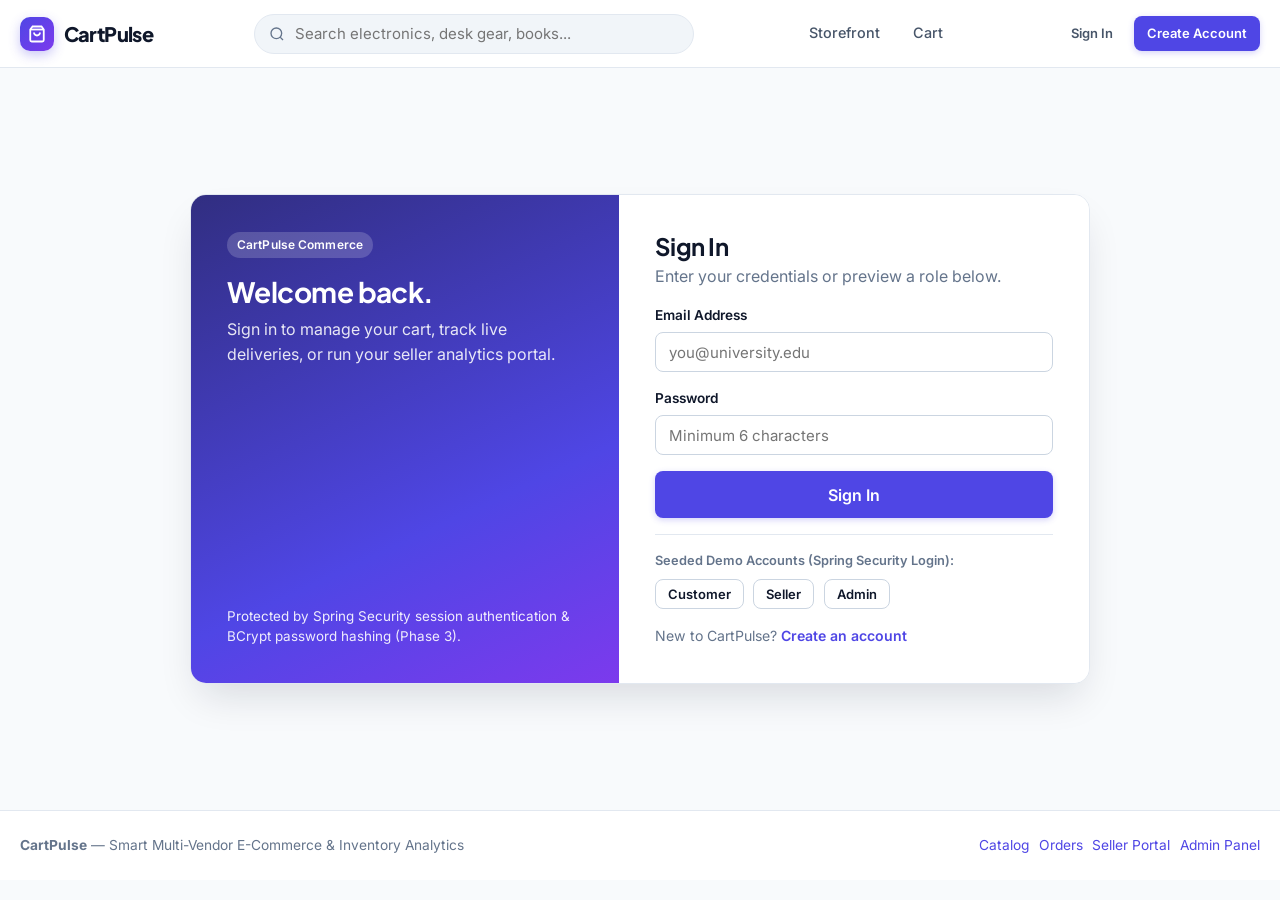
==== src/main/resources/static/login.html @ 1d579db8 "feat: implement CartPulse full-stack e-commerce platform (Phases 1-4)" ====
<!DOCTYPE html>
<html lang="en">
<head>
  <meta charset="UTF-8">
  <meta name="viewport" content="width=device-width, initial-scale=1.0">
  <title>Sign In — CartPulse</title>
  <link rel="preconnect" href="https://fonts.googleapis.com">
  <link rel="preconnect" href="https://fonts.gstatic.com" crossorigin>
  <link href="https://fonts.googleapis.com/css2?family=Inter:wght@400;500;600;700&family=Plus+Jakarta+Sans:wght@600;700;800&display=swap" rel="stylesheet">
  <link rel="stylesheet" href="css/styles.css">
</head>
<body>
  <div id="preview-banner" class="preview-banner"></div>
  <div id="site-navbar"></div>

  <main class="auth-wrapper">
    <div class="auth-card card">
      <aside class="auth-aside">
        <div>
          <span class="badge" style="background:rgba(255,255,255,0.18);color:#fff;margin-bottom:1rem;">CartPulse Commerce</span>
          <h2 style="font-size:1.75rem;">Welcome back.</h2>
          <p>Sign in to manage your cart, track live deliveries, or run your seller analytics portal.</p>
        </div>
        <div style="font-size:0.84rem;opacity:0.9;">
          Protected by Spring Security session authentication &amp; BCrypt password hashing (Phase 3).
        </div>
      </aside>

      <div class="auth-form-pane">
        <h1 class="page-title" style="font-size:1.5rem;">Sign In</h1>
        <p class="text-muted mb-2">Enter your credentials or preview a role below.</p>

        <form id="login-form" novalidate>
          <div class="form-group">
            <label class="form-label" for="login-email">Email Address</label>
            <input type="email" id="login-email" class="form-control" placeholder="you@university.edu" required>
            <div class="invalid-feedback"></div>
          </div>

          <div class="form-group">
            <label class="form-label" for="login-password">Password</label>
            <input type="password" id="login-password" class="form-control" placeholder="Minimum 6 characters" required>
            <div class="invalid-feedback"></div>
          </div>

          <button type="submit" class="btn btn-primary btn-lg btn-block" id="login-submit-btn">Sign In</button>
        </form>

        <div class="mt-2" style="padding-top:1rem;border-top:1px solid var(--border);">
          <div class="text-muted fw-600 mb-1" style="font-size:0.8rem;">Seeded Demo Accounts (Spring Security Login):</div>
          <div class="flex-gap">
            <button type="button" class="btn btn-secondary btn-sm" data-demo-email="customer@cartpulse.dev" data-demo-pass="customer123">Customer</button>
            <button type="button" class="btn btn-secondary btn-sm" data-demo-email="seller@cartpulse.dev" data-demo-pass="seller123">Seller</button>
            <button type="button" class="btn btn-secondary btn-sm" data-demo-email="admin@cartpulse.dev" data-demo-pass="admin123">Admin</button>
          </div>
        </div>

        <p class="mt-2 text-muted" style="font-size:0.88rem;margin-bottom:0;">
          New to CartPulse? <a href="register.html" class="fw-600">Create an account</a>
        </p>
      </div>
    </div>
  </main>

  <div id="site-footer"></div>
  <script type="module" src="js/auth.js"></script>
</body>
</html>
---- src/main/resources/static/css/styles.css ----
/* ==========================================================================
   CartPulse Design System — Pure CSS3 (No external CSS framework required)
   Typography: Plus Jakarta Sans (headings) + Inter (body)
   ========================================================================== */

:root {
  --primary: #4f46e5;
  --primary-hover: #4338ca;
  --primary-soft: #eef2ff;
  --primary-ring: rgba(79, 70, 229, 0.22);

  --success: #059669;
  --success-soft: #ecfdf5;
  --warning: #d97706;
  --warning-soft: #fffbeb;
  --danger: #e11d48;
  --danger-soft: #fff1f2;
  --info: #0284c7;
  --info-soft: #f0f9ff;

  --bg: #f8fafc;
  --surface: #ffffff;
  --surface-muted: #f1f5f9;
  --border: #e2e8f0;
  --border-strong: #cbd5e1;

  --text: #0f172a;
  --text-secondary: #475569;
  --text-muted: #64748b;

  --radius-sm: 8px;
  --radius-md: 12px;
  --radius-lg: 16px;
  --radius-full: 9999px;

  --shadow-xs: 0 1px 2px rgba(15, 23, 42, 0.05);
  --shadow-sm: 0 2px 8px rgba(15, 23, 42, 0.06);
  --shadow-md: 0 10px 25px -5px rgba(15, 23, 42, 0.08), 0 4px 10px -6px rgba(15, 23, 42, 0.04);
  --shadow-lg: 0 20px 40px -10px rgba(15, 23, 42, 0.14);

  --font-sans: 'Inter', system-ui, -apple-system, BlinkMacSystemFont, 'Segoe UI', Roboto, sans-serif;
  --font-display: 'Plus Jakarta Sans', 'Inter', system-ui, sans-serif;

  --container-max: 1280px;
  --nav-height: 68px;
  --transition: 0.18s cubic-bezier(0.4, 0, 0.2, 1);
}

*,
*::before,
*::after {
  box-sizing: border-box;
}

html {
  scroll-behavior: smooth;
}

body {
  margin: 0;
  font-family: var(--font-sans);
  color: var(--text);
  background-color: var(--bg);
  line-height: 1.55;
  -webkit-font-smoothing: antialiased;
  min-height: 100vh;
  display: flex;
  flex-direction: column;
}

h1, h2, h3, h4, h5 {
  font-family: var(--font-display);
  margin: 0 0 0.5rem;
  line-height: 1.25;
  letter-spacing: -0.02em;
  color: var(--text);
}

p {
  margin: 0 0 1rem;
  color: var(--text-secondary);
}

a {
  color: var(--primary);
  text-decoration: none;
  transition: color var(--transition);
}

a:hover {
  color: var(--primary-hover);
}

img {
  max-width: 100%;
  display: block;
}

button, input, select, textarea {
  font-family: inherit;
  font-size: 0.9375rem;
}

.tabular-nums {
  font-variant-numeric: tabular-nums;
}

/* ---------- Layout & Containers ---------- */
.container {
  width: 100%;
  max-width: var(--container-max);
  margin-inline: auto;
  padding-inline: 1.25rem;
}

.main-content {
  flex: 1;
  padding-block: 1.75rem 3.5rem;
}

.page-header {
  display: flex;
  flex-wrap: wrap;
  align-items: center;
  justify-content: space-between;
  gap: 1rem;
  margin-bottom: 1.5rem;
}

.page-title {
  font-size: clamp(1.45rem, 2.2vw, 1.9rem);
  font-weight: 700;
  margin-bottom: 0.2rem;
}

.page-subtitle {
  color: var(--text-muted);
  font-size: 0.9375rem;
  margin: 0;
}

/* ---------- Preview Notice Banner (Removed in Phase 4) ---------- */
.preview-banner {
  background: linear-gradient(90deg, #1e1b4b, #312e81);
  color: #e0e7ff;
  font-size: 0.8125rem;
  padding: 0.45rem 1rem;
  text-align: center;
  display: flex;
  align-items: center;
  justify-content: center;
  gap: 0.5rem;
}

.preview-banner strong {
  color: #ffffff;
}

/* ---------- Navbar ---------- */
.navbar {
  position: sticky;
  top: 0;
  z-index: 50;
  height: var(--nav-height);
  background: rgba(255, 255, 255, 0.92);
  backdrop-filter: blur(12px);
  border-bottom: 1px solid var(--border);
}

.navbar-inner {
  height: 100%;
  display: flex;
  align-items: center;
  justify-content: space-between;
  gap: 1rem;
}

.brand {
  display: inline-flex;
  align-items: center;
  gap: 0.6rem;
  font-family: var(--font-display);
  font-weight: 800;
  font-size: 1.25rem;
  color: var(--text);
  letter-spacing: -0.03em;
  flex-shrink: 0;
}

.brand-mark {
  width: 34px;
  height: 34px;
  border-radius: 10px;
  background: linear-gradient(135deg, var(--primary), #7c3aed);
  color: #ffffff;
  display: grid;
  place-items: center;
  box-shadow: 0 4px 12px rgba(79, 70, 229, 0.3);
}

.nav-search {
  flex: 1;
  max-width: 440px;
  position: relative;
}

.nav-search input {
  width: 100%;
  height: 40px;
  padding: 0 2.5rem 0 2.5rem;
  border-radius: var(--radius-full);
  border: 1px solid var(--border);
  background: var(--surface-muted);
  color: var(--text);
  transition: all var(--transition);
}

.nav-search input:focus {
  outline: none;
  background: var(--surface);
  border-color: var(--primary);
  box-shadow: 0 0 0 3px var(--primary-ring);
}

.nav-search-icon {
  position: absolute;
  left: 0.9rem;
  top: 50%;
  transform: translateY(-50%);
  color: var(--text-muted);
  pointer-events: none;
}

.nav-links {
  display: flex;
  align-items: center;
  gap: 0.35rem;
}

.nav-link {
  display: inline-flex;
  align-items: center;
  gap: 0.4rem;
  padding: 0.5rem 0.85rem;
  border-radius: var(--radius-sm);
  color: var(--text-secondary);
  font-weight: 500;
  font-size: 0.9rem;
  transition: all var(--transition);
  white-space: nowrap;
}

.nav-link:hover,
.nav-link.active {
  color: var(--primary);
  background: var(--primary-soft);
}

.cart-pill {
  position: relative;
}

.cart-badge {
  min-width: 19px;
  height: 19px;
  padding: 0 5px;
  border-radius: var(--radius-full);
  background: var(--primary);
  color: #ffffff;
  font-size: 0.72rem;
  font-weight: 700;
  display: inline-grid;
  place-items: center;
}

.nav-actions {
  display: flex;
  align-items: center;
  gap: 0.5rem;
}

.mobile-menu-btn {
  display: none;
  background: transparent;
  border: 1px solid var(--border);
  border-radius: var(--radius-sm);
  width: 40px;
  height: 40px;
  place-items: center;
  cursor: pointer;
  color: var(--text);
}

.mobile-drawer {
  display: none;
  background: var(--surface);
  border-bottom: 1px solid var(--border);
  padding: 1rem 1.25rem;
  gap: 0.5rem;
  flex-direction: column;
}

.mobile-drawer.open {
  display: flex;
}

/* ---------- Buttons ---------- */
.btn {
  display: inline-flex;
  align-items: center;
  justify-content: center;
  gap: 0.45rem;
  padding: 0.58rem 1.1rem;
  border-radius: var(--radius-sm);
  font-weight: 600;
  font-size: 0.9rem;
  border: 1px solid transparent;
  cursor: pointer;
  transition: all var(--transition);
  text-decoration: none;
  white-space: nowrap;
}

.btn:disabled {
  opacity: 0.55;
  cursor: not-allowed;
}

.btn-sm {
  padding: 0.38rem 0.75rem;
  font-size: 0.8125rem;
}

.btn-lg {
  padding: 0.78rem 1.45rem;
  font-size: 1rem;
}

.btn-block {
  width: 100%;
}

.btn-primary {
  background: var(--primary);
  color: #ffffff;
  box-shadow: 0 2px 6px rgba(79, 70, 229, 0.24);
}

.btn-primary:hover:not(:disabled) {
  background: var(--primary-hover);
  color: #ffffff;
  transform: translateY(-1px);
}

.btn-secondary {
  background: var(--surface);
  color: var(--text);
  border-color: var(--border-strong);
}

.btn-secondary:hover:not(:disabled) {
  background: var(--surface-muted);
}

.btn-ghost {
  background: transparent;
  color: var(--text-secondary);
}

.btn-ghost:hover:not(:disabled) {
  background: var(--surface-muted);
  color: var(--text);
}

.btn-danger {
  background: var(--danger);
  color: #ffffff;
}

.btn-danger:hover:not(:disabled) {
  background: #be123c;
}

.btn-success {
  background: var(--success);
  color: #ffffff;
}

.btn-success:hover:not(:disabled) {
  background: #047857;
}

.btn-loading {
  position: relative;
  pointer-events: none;
}

.spinner {
  width: 16px;
  height: 16px;
  border: 2px solid currentColor;
  border-right-color: transparent;
  border-radius: 50%;
  animation: spin 0.65s linear infinite;
  display: inline-block;
}

@keyframes spin {
  to { transform: rotate(360deg); }
}

/* ---------- Cards & Surfaces ---------- */
.card {
  background: var(--surface);
  border: 1px solid var(--border);
  border-radius: var(--radius-md);
  box-shadow: var(--shadow-xs);
}

.card-body {
  padding: 1.25rem;
}

.card-header {
  padding: 1rem 1.25rem;
  border-bottom: 1px solid var(--border);
  display: flex;
  align-items: center;
  justify-content: space-between;
  gap: 1rem;
}

.card-title {
  font-size: 1.05rem;
  font-weight: 700;
  margin: 0;
}

/* ---------- Badges & Status Pills ---------- */
.badge {
  display: inline-flex;
  align-items: center;
  gap: 0.3rem;
  padding: 0.22rem 0.62rem;
  border-radius: var(--radius-full);
  font-size: 0.75rem;
  font-weight: 600;
  letter-spacing: 0.01em;
  white-space: nowrap;
}

.badge-primary { background: var(--primary-soft); color: var(--primary); }
.badge-success { background: var(--success-soft); color: var(--success); }
.badge-warning { background: var(--warning-soft); color: var(--warning); }
.badge-danger  { background: var(--danger-soft);  color: var(--danger); }
.badge-info    { background: var(--info-soft);    color: var(--info); }
.badge-muted   { background: var(--surface-muted); color: var(--text-secondary); }

/* ---------- Forms & Validation ---------- */
.form-group {
  margin-bottom: 1rem;
}

.form-label {
  display: block;
  font-size: 0.85rem;
  font-weight: 600;
  color: var(--text);
  margin-bottom: 0.38rem;
}

.form-control {
  width: 100%;
  padding: 0.6rem 0.85rem;
  border: 1px solid var(--border-strong);
  border-radius: var(--radius-sm);
  background: var(--surface);
  color: var(--text);
  transition: border-color var(--transition), box-shadow var(--transition);
}

.form-control:focus {
  outline: none;
  border-color: var(--primary);
  box-shadow: 0 0 0 3px var(--primary-ring);
}

.form-control.is-invalid {
  border-color: var(--danger);
  background: #fffafa;
}

.form-control.is-invalid:focus {
  box-shadow: 0 0 0 3px rgba(225, 29, 72, 0.18);
}

.invalid-feedback {
  color: var(--danger);
  font-size: 0.8rem;
  margin-top: 0.3rem;
  display: none;
}

.form-control.is-invalid + .invalid-feedback,
.has-error .invalid-feedback {
  display: block;
}

.form-row {
  display: grid;
  grid-template-columns: repeat(2, minmax(0, 1fr));
  gap: 0.9rem;
}

/* ---------- Hero Banner ---------- */
.hero {
  background: radial-gradient(circle at top right, #eef2ff 0%, #ffffff 55%, #f8fafc 100%);
  border: 1px solid var(--border);
  border-radius: var(--radius-lg);
  padding: clamp(1.5rem, 3.5vw, 2.75rem);
  margin-bottom: 1.75rem;
  display: grid;
  grid-template-columns: 1.35fr 1fr;
  gap: 2rem;
  align-items: center;
}

.hero-eyebrow {
  display: inline-flex;
  align-items: center;
  gap: 0.4rem;
  font-size: 0.8rem;
  font-weight: 700;
  text-transform: uppercase;
  letter-spacing: 0.06em;
  color: var(--primary);
  background: var(--primary-soft);
  padding: 0.3rem 0.75rem;
  border-radius: var(--radius-full);
  margin-bottom: 0.9rem;
}

.hero h1 {
  font-size: clamp(1.75rem, 3.2vw, 2.55rem);
  font-weight: 800;
  margin-bottom: 0.75rem;
}

.hero-stats {
  display: grid;
  grid-template-columns: repeat(2, minmax(0, 1fr));
  gap: 0.85rem;
}

.hero-stat-card {
  background: var(--surface);
  border: 1px solid var(--border);
  border-radius: var(--radius-md);
  padding: 1rem;
  box-shadow: var(--shadow-sm);
}

.hero-stat-value {
  font-family: var(--font-display);
  font-size: 1.4rem;
  font-weight: 800;
  color: var(--text);
}

.hero-stat-label {
  font-size: 0.8rem;
  color: var(--text-muted);
}

/* ---------- Storefront Catalog Grid & Filters ---------- */
.category-strip {
  display: flex;
  gap: 0.5rem;
  overflow-x: auto;
  padding-bottom: 0.4rem;
  margin-bottom: 1.25rem;
}

.chip {
  padding: 0.45rem 0.95rem;
  border-radius: var(--radius-full);
  border: 1px solid var(--border);
  background: var(--surface);
  color: var(--text-secondary);
  font-size: 0.86rem;
  font-weight: 600;
  cursor: pointer;
  white-space: nowrap;
  transition: all var(--transition);
}

.chip:hover {
  border-color: var(--primary);
  color: var(--primary);
}

.chip.active {
  background: var(--primary);
  border-color: var(--primary);
  color: #ffffff;
}

.catalog-layout {
  display: grid;
  grid-template-columns: 270px minmax(0, 1fr);
  gap: 1.5rem;
  align-items: start;
}

.filter-panel {
  position: sticky;
  top: calc(var(--nav-height) + 1rem);
  padding: 1.2rem;
}

.catalog-toolbar {
  display: flex;
  flex-wrap: wrap;
  align-items: center;
  justify-content: space-between;
  gap: 0.75rem;
  margin-bottom: 1rem;
}

.product-grid {
  display: grid;
  grid-template-columns: repeat(auto-fill, minmax(235px, 1fr));
  gap: 1.15rem;
}

.product-card {
  display: flex;
  flex-direction: column;
  overflow: hidden;
  transition: transform var(--transition), box-shadow var(--transition);
}

.product-card:hover {
  transform: translateY(-3px);
  box-shadow: var(--shadow-md);
}

.product-thumb {
  position: relative;
  aspect-ratio: 4 / 3;
  background: var(--surface-muted);
  overflow: hidden;
}

.product-thumb img {
  width: 100%;
  height: 100%;
  object-fit: cover;
}

.product-thumb-badge {
  position: absolute;
  top: 0.65rem;
  left: 0.65rem;
}

.product-body {
  padding: 1rem;
  display: flex;
  flex-direction: column;
  flex: 1;
}

.product-category {
  font-size: 0.75rem;
  font-weight: 600;
  color: var(--primary);
  text-transform: uppercase;
  letter-spacing: 0.04em;
}

.product-title {
  font-size: 1rem;
  font-weight: 700;
  margin: 0.25rem 0 0.35rem;
  color: var(--text);
  display: -webkit-box;
  -webkit-line-clamp: 2;
  -webkit-box-orient: vertical;
  overflow: hidden;
}

.product-meta {
  display: flex;
  align-items: center;
  justify-content: space-between;
  font-size: 0.82rem;
  color: var(--text-muted);
  margin-bottom: 0.85rem;
}

.product-footer {
  margin-top: auto;
  display: flex;
  align-items: center;
  justify-content: space-between;
  gap: 0.65rem;
  padding-top: 0.75rem;
  border-top: 1px solid var(--border);
}

.product-price {
  font-family: var(--font-display);
  font-size: 1.15rem;
  font-weight: 800;
  color: var(--text);
}

/* ---------- Product Detail Page ---------- */
.product-detail-grid {
  display: grid;
  grid-template-columns: 1fr 1.05fr;
  gap: 2rem;
  align-items: start;
}

.product-gallery {
  aspect-ratio: 4 / 3;
  border-radius: var(--radius-lg);
  overflow: hidden;
  border: 1px solid var(--border);
  background: var(--surface);
}

.product-gallery img {
  width: 100%;
  height: 100%;
  object-fit: cover;
}

.qty-control {
  display: inline-flex;
  align-items: center;
  border: 1px solid var(--border-strong);
  border-radius: var(--radius-sm);
  overflow: hidden;
  background: var(--surface);
}

.qty-control button {
  width: 34px;
  height: 36px;
  border: none;
  background: transparent;
  cursor: pointer;
  font-weight: 700;
  color: var(--text);
}

.qty-control button:hover:not(:disabled) {
  background: var(--surface-muted);
}

.qty-control input {
  width: 44px;
  height: 36px;
  border: none;
  border-inline: 1px solid var(--border);
  text-align: center;
  font-weight: 600;
}

/* ---------- Cart & Checkout ---------- */
.cart-layout {
  display: grid;
  grid-template-columns: 1.5fr 1fr;
  gap: 1.5rem;
  align-items: start;
}

.cart-item-row {
  display: grid;
  grid-template-columns: 76px 1fr auto;
  gap: 1rem;
  align-items: center;
  padding: 1rem 0;
  border-bottom: 1px solid var(--border);
}

.cart-item-row:last-child {
  border-bottom: none;
}

.cart-item-img {
  width: 76px;
  height: 76px;
  border-radius: var(--radius-sm);
  object-fit: cover;
  border: 1px solid var(--border);
}

.summary-row {
  display: flex;
  justify-content: space-between;
  margin-bottom: 0.6rem;
  font-size: 0.9375rem;
  color: var(--text-secondary);
}

.summary-total {
  display: flex;
  justify-content: space-between;
  padding-top: 0.85rem;
  margin-top: 0.85rem;
  border-top: 1px solid var(--border);
  font-family: var(--font-display);
  font-size: 1.2rem;
  font-weight: 800;
  color: var(--text);
}

/* ---------- Order Stepper Timeline ---------- */
.stepper {
  display: grid;
  grid-template-columns: repeat(5, 1fr);
  gap: 0.5rem;
  margin: 1rem 0 1.25rem;
}

.step {
  position: relative;
  text-align: center;
  font-size: 0.78rem;
  color: var(--text-muted);
}

.step-dot {
  width: 26px;
  height: 26px;
  border-radius: 50%;
  margin: 0 auto 0.35rem;
  display: grid;
  place-items: center;
  font-weight: 700;
  font-size: 0.75rem;
  background: var(--surface-muted);
  border: 2px solid var(--border-strong);
  color: var(--text-muted);
}

.step.completed .step-dot {
  background: var(--success);
  border-color: var(--success);
  color: #ffffff;
}

.step.active .step-dot {
  background: var(--primary);
  border-color: var(--primary);
  color: #ffffff;
  box-shadow: 0 0 0 4px var(--primary-ring);
}

.step.completed,
.step.active {
  color: var(--text);
  font-weight: 600;
}

/* ---------- Dashboard Layout (Seller & Admin) ---------- */
.dashboard-shell {
  display: grid;
  grid-template-columns: 240px minmax(0, 1fr);
  gap: 1.5rem;
  align-items: start;
}

.dash-sidebar {
  padding: 0.85rem;
  position: sticky;
  top: calc(var(--nav-height) + 1rem);
}

.dash-nav-item {
  width: 100%;
  display: flex;
  align-items: center;
  gap: 0.65rem;
  padding: 0.65rem 0.85rem;
  border: none;
  background: transparent;
  border-radius: var(--radius-sm);
  color: var(--text-secondary);
  font-weight: 600;
  font-size: 0.9rem;
  cursor: pointer;
  text-align: left;
  transition: all var(--transition);
}

.dash-nav-item:hover {
  background: var(--surface-muted);
  color: var(--text);
}

.dash-nav-item.active {
  background: var(--primary-soft);
  color: var(--primary);
}

.kpi-grid {
  display: grid;
  grid-template-columns: repeat(4, minmax(0, 1fr));
  gap: 1rem;
  margin-bottom: 1.25rem;
}

.kpi-card {
  padding: 1.15rem;
}

.kpi-label {
  font-size: 0.8125rem;
  font-weight: 600;
  color: var(--text-muted);
  margin-bottom: 0.35rem;
}

.kpi-value {
  font-family: var(--font-display);
  font-size: 1.6rem;
  font-weight: 800;
  color: var(--text);
}

.kpi-trend {
  margin-top: 0.3rem;
  font-size: 0.78rem;
  font-weight: 600;
}

.charts-grid {
  display: grid;
  grid-template-columns: minmax(0, 1.45fr) minmax(0, 1fr);
  gap: 1rem;
  margin-bottom: 1.25rem;
}

.charts-grid > * {
  min-width: 0;
}

.chart-box {
  position: relative;
  height: 270px;
  width: 100%;
  overflow: hidden;
}

/* ---------- Tables ---------- */
.table-wrap {
  width: 100%;
  overflow-x: auto;
}

.data-table {
  width: 100%;
  border-collapse: collapse;
  font-size: 0.9rem;
}

.data-table th {
  text-align: left;
  padding: 0.75rem 1rem;
  font-size: 0.76rem;
  font-weight: 700;
  text-transform: uppercase;
  letter-spacing: 0.04em;
  color: var(--text-muted);
  background: var(--surface-muted);
  border-bottom: 1px solid var(--border);
  white-space: nowrap;
}

.data-table td {
  padding: 0.85rem 1rem;
  border-bottom: 1px solid var(--border);
  vertical-align: middle;
}

.data-table tbody tr:hover {
  background: #f8fafc;
}

/* ---------- Auth Split Layout ---------- */
.auth-wrapper {
  min-height: calc(100vh - var(--nav-height) - 90px);
  display: grid;
  place-items: center;
  padding: 1.5rem 1rem;
}

.auth-card {
  width: 100%;
  max-width: 900px;
  display: grid;
  grid-template-columns: 1fr 1.1fr;
  overflow: hidden;
  border-radius: var(--radius-lg);
  box-shadow: var(--shadow-lg);
}

.auth-aside {
  background: linear-gradient(155deg, #312e81 0%, #4f46e5 65%, #7c3aed 100%);
  color: #ffffff;
  padding: 2.25rem;
  display: flex;
  flex-direction: column;
  justify-content: space-between;
}

.auth-aside h2, .auth-aside p {
  color: #ffffff;
}

.auth-aside p {
  opacity: 0.88;
}

.auth-form-pane {
  padding: 2.25rem;
  background: var(--surface);
}

/* ---------- States: Skeleton, Empty, Error, Alert ---------- */
.skeleton {
  background: linear-gradient(90deg, #e2e8f0 25%, #f1f5f9 50%, #e2e8f0 75%);
  background-size: 200% 100%;
  animation: shimmer 1.35s infinite;
  border-radius: var(--radius-sm);
}

@keyframes shimmer {
  0% { background-position: 200% 0; }
  100% { background-position: -200% 0; }
}

.state-box {
  text-align: center;
  padding: 3rem 1.5rem;
  border: 1px dashed var(--border-strong);
  border-radius: var(--radius-md);
  background: var(--surface);
}

.state-box-icon {
  width: 52px;
  height: 52px;
  margin: 0 auto 0.9rem;
  border-radius: 50%;
  background: var(--primary-soft);
  color: var(--primary);
  display: grid;
  place-items: center;
}

.state-box.error .state-box-icon {
  background: var(--danger-soft);
  color: var(--danger);
}

.alert {
  padding: 0.85rem 1rem;
  border-radius: var(--radius-sm);
  border: 1px solid transparent;
  font-size: 0.9rem;
  margin-bottom: 1rem;
  display: flex;
  align-items: flex-start;
  gap: 0.6rem;
}

.alert-danger  { background: var(--danger-soft);  border-color: #fecdd3; color: #9f1239; }
.alert-warning { background: var(--warning-soft); border-color: #fde68a; color: #92400e; }
.alert-success { background: var(--success-soft); border-color: #a7f3d0; color: #065f46; }
.alert-info    { background: var(--info-soft);    border-color: #bae6fd; color: #075985; }

/* ---------- Modal ---------- */
.modal-backdrop {
  position: fixed;
  inset: 0;
  background: rgba(15, 23, 42, 0.55);
  backdrop-filter: blur(3px);
  display: none;
  place-items: center;
  padding: 1rem;
  z-index: 100;
}

.modal-backdrop.open {
  display: grid;
}

.modal {
  width: 100%;
  max-width: 560px;
  max-height: 90vh;
  overflow-y: auto;
  background: var(--surface);
  border-radius: var(--radius-lg);
  box-shadow: var(--shadow-lg);
  border: 1px solid var(--border);
}

.modal-header {
  padding: 1.1rem 1.35rem;
  border-bottom: 1px solid var(--border);
  display: flex;
  align-items: center;
  justify-content: space-between;
}

.modal-body {
  padding: 1.35rem;
}

.modal-footer {
  padding: 1rem 1.35rem;
  border-top: 1px solid var(--border);
  display: flex;
  justify-content: flex-end;
  gap: 0.65rem;
}

/* ---------- Toast Container ---------- */
.toast-container {
  position: fixed;
  right: 1.25rem;
  bottom: 1.25rem;
  z-index: 150;
  display: flex;
  flex-direction: column;
  gap: 0.6rem;
  max-width: 360px;
}

.toast {
  background: #0f172a;
  color: #ffffff;
  padding: 0.85rem 1.1rem;
  border-radius: var(--radius-md);
  box-shadow: var(--shadow-lg);
  font-size: 0.88rem;
  display: flex;
  align-items: center;
  gap: 0.65rem;
  animation: slideUp 0.2s ease-out;
}

.toast.success { border-left: 4px solid var(--success); }
.toast.error   { border-left: 4px solid var(--danger); }
.toast.warning { border-left: 4px solid var(--warning); }

@keyframes slideUp {
  from { opacity: 0; transform: translateY(10px); }
  to   { opacity: 1; transform: translateY(0); }
}

/* ---------- Pagination ---------- */
.pagination {
  display: flex;
  justify-content: center;
  gap: 0.4rem;
  margin-top: 1.75rem;
}

/* ---------- Footer ---------- */
.footer {
  border-top: 1px solid var(--border);
  background: var(--surface);
  padding: 1.5rem 0;
  font-size: 0.86rem;
  color: var(--text-muted);
}

.footer-inner {
  display: flex;
  flex-wrap: wrap;
  justify-content: space-between;
  align-items: center;
  gap: 1rem;
}

/* ---------- Utilities ---------- */
.hidden { display: none !important; }
.text-muted { color: var(--text-muted); }
.text-success { color: var(--success); }
.text-danger { color: var(--danger); }
.text-warning { color: var(--warning); }
.fw-600 { font-weight: 600; }
.fw-700 { font-weight: 700; }
.mt-1 { margin-top: 0.5rem; }
.mt-2 { margin-top: 1rem; }
.mb-1 { margin-bottom: 0.5rem; }
.mb-2 { margin-bottom: 1rem; }
.flex-between { display: flex; align-items: center; justify-content: space-between; gap: 0.75rem; }
.flex-gap { display: flex; align-items: center; gap: 0.6rem; flex-wrap: wrap; }

/* ---------- Responsive Breakpoints ---------- */
@media (max-width: 1024px) {
  .kpi-grid {
    grid-template-columns: repeat(2, minmax(0, 1fr));
  }
  .charts-grid,
  .dashboard-shell,
  .catalog-layout,
  .cart-layout,
  .product-detail-grid {
    grid-template-columns: 1fr;
  }
  .filter-panel,
  .dash-sidebar {
    position: static;
  }
  .hero {
    grid-template-columns: 1fr;
  }
}

@media (max-width: 768px) {
  .nav-search,
  .nav-links,
  .nav-actions {
    display: none;
  }
  .mobile-menu-btn {
    display: grid;
  }
  .auth-card {
    grid-template-columns: 1fr;
  }
  .auth-aside {
    display: none;
  }
  .form-row {
    grid-template-columns: 1fr;
  }
  .stepper {
    grid-template-columns: 1fr;
    text-align: left;
  }
  .step {
    display: flex;
    align-items: center;
    gap: 0.6rem;
  }
  .step-dot {
    margin: 0;
  }
}
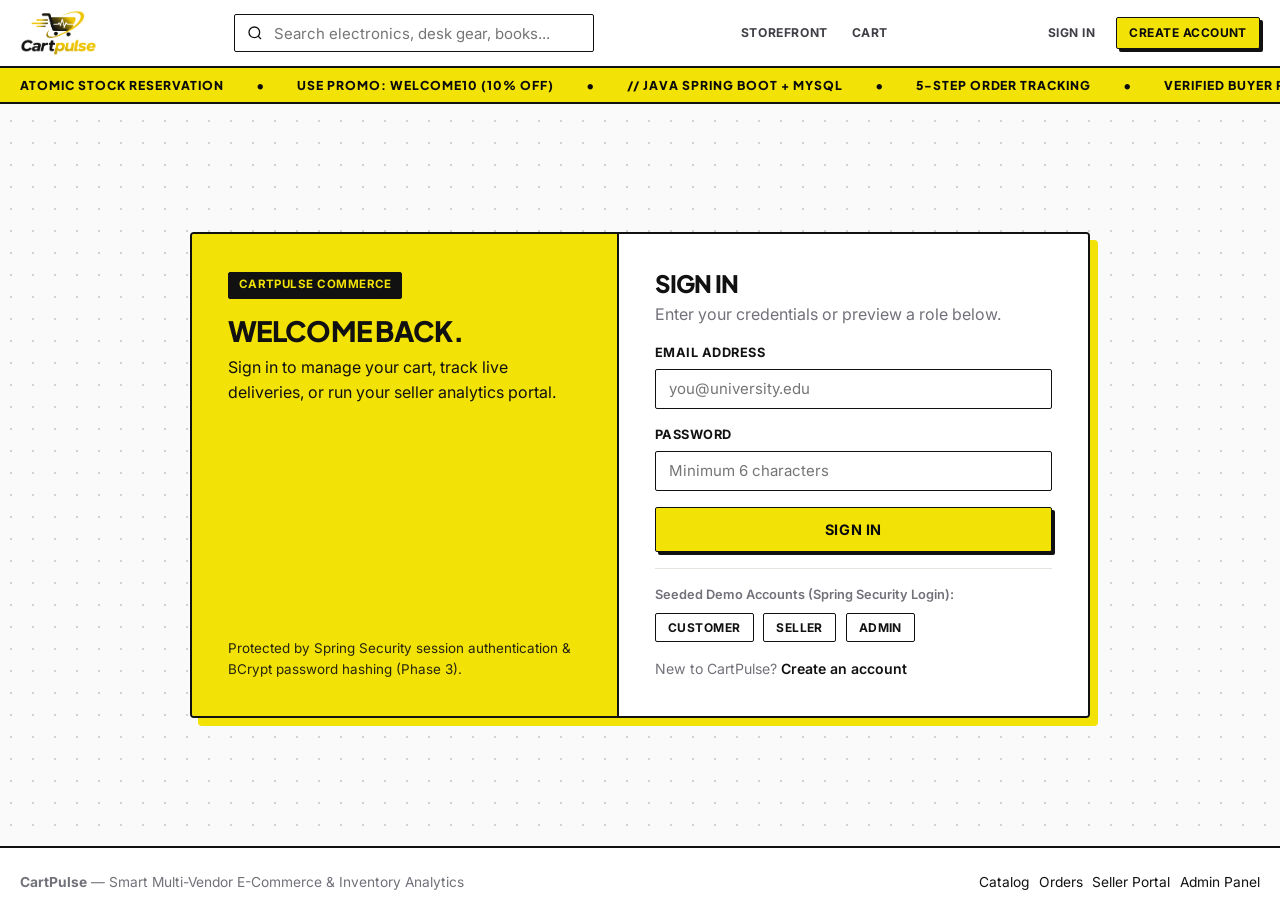
==== commit f357686d: "feat: apply light white & yellow theme, logo, PageResponse<T>, tests, and OOP README" ====
--- a/src/main/resources/static/login.html
+++ b/src/main/resources/static/login.html
@@ -17,7 +17,7 @@
     <div class="auth-card card">
       <aside class="auth-aside">
         <div>
-          <span class="badge" style="background:rgba(255,255,255,0.18);color:#fff;margin-bottom:1rem;">CartPulse Commerce</span>
+          <span class="badge" style="background:#111111;color:#f2e205;border-color:#111111;margin-bottom:1rem;">CartPulse Commerce</span>
           <h2 style="font-size:1.75rem;">Welcome back.</h2>
           <p>Sign in to manage your cart, track live deliveries, or run your seller analytics portal.</p>
         </div>
--- a/src/main/resources/static/css/styles.css
+++ b/src/main/resources/static/css/styles.css
@@ -1,49 +1,55 @@
 /* ==========================================================================
-   CartPulse Design System — Pure CSS3 (No external CSS framework required)
-   Typography: Plus Jakarta Sans (headings) + Inter (body)
+   CartPulse Design System — Light White & Volt Yellow Neo-Editorial Theme
+   Inspired by bold geometric tech editorial layouts
+   Typography: Plus Jakarta Sans (display) + Inter (body)
    ========================================================================== */
 
 :root {
-  --primary: #4f46e5;
-  --primary-hover: #4338ca;
-  --primary-soft: #eef2ff;
-  --primary-ring: rgba(79, 70, 229, 0.22);
+  --primary: #f2e205;
+  --primary-hover: #e2d200;
+  --primary-ink: #0b0b0c;
+  --primary-soft: #fef9c3;
+  --primary-ring: rgba(242, 226, 5, 0.45);
+
+  --ink: #111111;
+  --ink-soft: #27272a;
 
   --success: #059669;
   --success-soft: #ecfdf5;
-  --warning: #d97706;
-  --warning-soft: #fffbeb;
+  --warning: #b45309;
+  --warning-soft: #fef3c7;
   --danger: #e11d48;
   --danger-soft: #fff1f2;
-  --info: #0284c7;
-  --info-soft: #f0f9ff;
-
-  --bg: #f8fafc;
+  --info: #0369a1;
+  --info-soft: #e0f2fe;
+
+  --bg: #fafafa;
   --surface: #ffffff;
-  --surface-muted: #f1f5f9;
-  --border: #e2e8f0;
-  --border-strong: #cbd5e1;
-
-  --text: #0f172a;
-  --text-secondary: #475569;
-  --text-muted: #64748b;
-
-  --radius-sm: 8px;
-  --radius-md: 12px;
-  --radius-lg: 16px;
-  --radius-full: 9999px;
-
-  --shadow-xs: 0 1px 2px rgba(15, 23, 42, 0.05);
-  --shadow-sm: 0 2px 8px rgba(15, 23, 42, 0.06);
-  --shadow-md: 0 10px 25px -5px rgba(15, 23, 42, 0.08), 0 4px 10px -6px rgba(15, 23, 42, 0.04);
-  --shadow-lg: 0 20px 40px -10px rgba(15, 23, 42, 0.14);
+  --surface-muted: #f3f3ef;
+  --border: #e4e4df;
+  --border-strong: #111111;
+
+  --text: #111111;
+  --text-secondary: #3f3f46;
+  --text-muted: #71717a;
+
+  --radius-sm: 2px;
+  --radius-md: 4px;
+  --radius-lg: 4px;
+  --radius-full: 2px;
+
+  --shadow-xs: 0 1px 2px rgba(17, 17, 17, 0.05);
+  --shadow-sm: 3px 3px 0 rgba(17, 17, 17, 0.08);
+  --shadow-md: 5px 5px 0 #111111;
+  --shadow-yellow: 5px 5px 0 var(--primary);
+  --shadow-lg: 8px 8px 0 #111111;
 
   --font-sans: 'Inter', system-ui, -apple-system, BlinkMacSystemFont, 'Segoe UI', Roboto, sans-serif;
   --font-display: 'Plus Jakarta Sans', 'Inter', system-ui, sans-serif;
 
   --container-max: 1280px;
   --nav-height: 68px;
-  --transition: 0.18s cubic-bezier(0.4, 0, 0.2, 1);
+  --transition: 0.16s cubic-bezier(0.2, 0.8, 0.2, 1);
 }
 
 *,
@@ -61,6 +67,8 @@
   font-family: var(--font-sans);
   color: var(--text);
   background-color: var(--bg);
+  background-image: radial-gradient(#d4d4ce 0.85px, transparent 0.85px);
+  background-size: 22px 22px;
   line-height: 1.55;
   -webkit-font-smoothing: antialiased;
   min-height: 100vh;
@@ -71,8 +79,8 @@
 h1, h2, h3, h4, h5 {
   font-family: var(--font-display);
   margin: 0 0 0.5rem;
-  line-height: 1.25;
-  letter-spacing: -0.02em;
+  line-height: 1.15;
+  letter-spacing: -0.025em;
   color: var(--text);
 }
 
@@ -82,13 +90,13 @@
 }
 
 a {
-  color: var(--primary);
+  color: var(--ink);
   text-decoration: none;
   transition: color var(--transition);
 }
 
 a:hover {
-  color: var(--primary-hover);
+  color: #000000;
 }
 
 img {
@@ -115,7 +123,7 @@
 
 .main-content {
   flex: 1;
-  padding-block: 1.75rem 3.5rem;
+  padding-block: 1.85rem 3.75rem;
 }
 
 .page-header {
@@ -125,35 +133,22 @@
   justify-content: space-between;
   gap: 1rem;
   margin-bottom: 1.5rem;
+  padding-bottom: 1rem;
+  border-bottom: 2px solid var(--ink);
 }
 
 .page-title {
-  font-size: clamp(1.45rem, 2.2vw, 1.9rem);
-  font-weight: 700;
-  margin-bottom: 0.2rem;
+  font-size: clamp(1.5rem, 2.4vw, 2rem);
+  font-weight: 800;
+  text-transform: uppercase;
+  letter-spacing: -0.03em;
+  margin-bottom: 0.25rem;
 }
 
 .page-subtitle {
   color: var(--text-muted);
   font-size: 0.9375rem;
   margin: 0;
-}
-
-/* ---------- Preview Notice Banner (Removed in Phase 4) ---------- */
-.preview-banner {
-  background: linear-gradient(90deg, #1e1b4b, #312e81);
-  color: #e0e7ff;
-  font-size: 0.8125rem;
-  padding: 0.45rem 1rem;
-  text-align: center;
-  display: flex;
-  align-items: center;
-  justify-content: center;
-  gap: 0.5rem;
-}
-
-.preview-banner strong {
-  color: #ffffff;
 }
 
 /* ---------- Navbar ---------- */
@@ -162,9 +157,9 @@
   top: 0;
   z-index: 50;
   height: var(--nav-height);
-  background: rgba(255, 255, 255, 0.92);
-  backdrop-filter: blur(12px);
-  border-bottom: 1px solid var(--border);
+  background: rgba(255, 255, 255, 0.96);
+  backdrop-filter: blur(10px);
+  border-bottom: 2px solid var(--ink);
 }
 
 .navbar-inner {
@@ -178,39 +173,37 @@
 .brand {
   display: inline-flex;
   align-items: center;
-  gap: 0.6rem;
+  gap: 0.65rem;
   font-family: var(--font-display);
   font-weight: 800;
-  font-size: 1.25rem;
-  color: var(--text);
-  letter-spacing: -0.03em;
+  font-size: 1.18rem;
+  text-transform: uppercase;
+  color: var(--ink);
+  letter-spacing: 0.04em;
   flex-shrink: 0;
 }
 
-.brand-mark {
-  width: 34px;
-  height: 34px;
-  border-radius: 10px;
-  background: linear-gradient(135deg, var(--primary), #7c3aed);
-  color: #ffffff;
-  display: grid;
-  place-items: center;
-  box-shadow: 0 4px 12px rgba(79, 70, 229, 0.3);
+.brand-logo {
+  height: 46px;
+  width: auto;
+  display: block;
+  object-fit: contain;
 }
 
 .nav-search {
   flex: 1;
-  max-width: 440px;
+  min-width: 170px;
+  max-width: 360px;
   position: relative;
 }
 
 .nav-search input {
   width: 100%;
-  height: 40px;
-  padding: 0 2.5rem 0 2.5rem;
-  border-radius: var(--radius-full);
-  border: 1px solid var(--border);
-  background: var(--surface-muted);
+  height: 38px;
+  padding: 0 1rem 0 2.45rem;
+  border-radius: var(--radius-sm);
+  border: 1.5px solid var(--ink);
+  background: var(--surface);
   color: var(--text);
   transition: all var(--transition);
 }
@@ -218,42 +211,43 @@
 .nav-search input:focus {
   outline: none;
   background: var(--surface);
-  border-color: var(--primary);
-  box-shadow: 0 0 0 3px var(--primary-ring);
+  box-shadow: 3px 3px 0 var(--primary);
 }
 
 .nav-search-icon {
   position: absolute;
-  left: 0.9rem;
+  left: 0.8rem;
   top: 50%;
   transform: translateY(-50%);
-  color: var(--text-muted);
+  color: var(--ink);
   pointer-events: none;
 }
 
 .nav-links {
   display: flex;
   align-items: center;
-  gap: 0.35rem;
+  gap: 0.25rem;
 }
 
 .nav-link {
   display: inline-flex;
   align-items: center;
-  gap: 0.4rem;
-  padding: 0.5rem 0.85rem;
+  gap: 0.35rem;
+  padding: 0.42rem 0.62rem;
   border-radius: var(--radius-sm);
   color: var(--text-secondary);
-  font-weight: 500;
-  font-size: 0.9rem;
+  font-weight: 700;
+  font-size: 0.76rem;
+  text-transform: uppercase;
+  letter-spacing: 0.05em;
   transition: all var(--transition);
   white-space: nowrap;
 }
 
 .nav-link:hover,
 .nav-link.active {
-  color: var(--primary);
-  background: var(--primary-soft);
+  color: var(--ink);
+  background: var(--primary);
 }
 
 .cart-pill {
@@ -264,11 +258,11 @@
   min-width: 19px;
   height: 19px;
   padding: 0 5px;
-  border-radius: var(--radius-full);
-  background: var(--primary);
-  color: #ffffff;
+  border-radius: 0;
+  background: var(--ink);
+  color: var(--primary);
   font-size: 0.72rem;
-  font-weight: 700;
+  font-weight: 800;
   display: inline-grid;
   place-items: center;
 }
@@ -281,20 +275,20 @@
 
 .mobile-menu-btn {
   display: none;
-  background: transparent;
-  border: 1px solid var(--border);
+  background: var(--surface);
+  border: 1.5px solid var(--ink);
   border-radius: var(--radius-sm);
   width: 40px;
   height: 40px;
   place-items: center;
   cursor: pointer;
-  color: var(--text);
+  color: var(--ink);
 }
 
 .mobile-drawer {
   display: none;
   background: var(--surface);
-  border-bottom: 1px solid var(--border);
+  border-bottom: 2px solid var(--ink);
   padding: 1rem 1.25rem;
   gap: 0.5rem;
   flex-direction: column;
@@ -304,17 +298,51 @@
   display: flex;
 }
 
+/* ---------- Signature Yellow Editorial Ticker Strip ---------- */
+.promo-ticker {
+  background: var(--primary);
+  border-bottom: 2px solid var(--ink);
+  color: var(--primary-ink);
+  overflow: hidden;
+  white-space: nowrap;
+  padding: 0.48rem 0;
+  font-family: var(--font-display);
+  font-size: 0.76rem;
+  font-weight: 800;
+  text-transform: uppercase;
+  letter-spacing: 0.08em;
+}
+
+.promo-ticker-track {
+  display: inline-flex;
+  align-items: center;
+  gap: 2rem;
+  padding-left: 1.25rem;
+  animation: tickerScroll 28s linear infinite;
+}
+
+.promo-ticker:hover .promo-ticker-track {
+  animation-play-state: paused;
+}
+
+@keyframes tickerScroll {
+  0% { transform: translateX(0); }
+  100% { transform: translateX(-50%); }
+}
+
 /* ---------- Buttons ---------- */
 .btn {
   display: inline-flex;
   align-items: center;
   justify-content: center;
   gap: 0.45rem;
-  padding: 0.58rem 1.1rem;
+  padding: 0.58rem 1.15rem;
   border-radius: var(--radius-sm);
-  font-weight: 600;
-  font-size: 0.9rem;
-  border: 1px solid transparent;
+  font-weight: 700;
+  font-size: 0.84rem;
+  text-transform: uppercase;
+  letter-spacing: 0.04em;
+  border: 1.5px solid var(--ink);
   cursor: pointer;
   transition: all var(--transition);
   text-decoration: none;
@@ -322,18 +350,18 @@
 }
 
 .btn:disabled {
-  opacity: 0.55;
+  opacity: 0.5;
   cursor: not-allowed;
 }
 
 .btn-sm {
   padding: 0.38rem 0.75rem;
-  font-size: 0.8125rem;
+  font-size: 0.75rem;
 }
 
 .btn-lg {
-  padding: 0.78rem 1.45rem;
-  font-size: 1rem;
+  padding: 0.82rem 1.5rem;
+  font-size: 0.9rem;
 }
 
 .btn-block {
@@ -342,47 +370,54 @@
 
 .btn-primary {
   background: var(--primary);
-  color: #ffffff;
-  box-shadow: 0 2px 6px rgba(79, 70, 229, 0.24);
+  color: var(--primary-ink);
+  box-shadow: 3px 3px 0 var(--ink);
 }
 
 .btn-primary:hover:not(:disabled) {
   background: var(--primary-hover);
-  color: #ffffff;
-  transform: translateY(-1px);
+  color: var(--primary-ink);
+  transform: translate(-1px, -1px);
+  box-shadow: 4px 4px 0 var(--ink);
 }
 
 .btn-secondary {
   background: var(--surface);
-  color: var(--text);
-  border-color: var(--border-strong);
+  color: var(--ink);
+  border-color: var(--ink);
 }
 
 .btn-secondary:hover:not(:disabled) {
   background: var(--surface-muted);
+  box-shadow: 3px 3px 0 var(--ink);
 }
 
 .btn-ghost {
   background: transparent;
   color: var(--text-secondary);
+  border-color: transparent;
 }
 
 .btn-ghost:hover:not(:disabled) {
   background: var(--surface-muted);
-  color: var(--text);
+  color: var(--ink);
+  border-color: var(--border);
 }
 
 .btn-danger {
   background: var(--danger);
+  border-color: var(--ink);
   color: #ffffff;
 }
 
 .btn-danger:hover:not(:disabled) {
   background: #be123c;
+  box-shadow: 3px 3px 0 var(--ink);
 }
 
 .btn-success {
   background: var(--success);
+  border-color: var(--ink);
   color: #ffffff;
 }
 
@@ -412,9 +447,9 @@
 /* ---------- Cards & Surfaces ---------- */
 .card {
   background: var(--surface);
-  border: 1px solid var(--border);
+  border: 1.5px solid var(--ink);
   border-radius: var(--radius-md);
-  box-shadow: var(--shadow-xs);
+  box-shadow: var(--shadow-sm);
 }
 
 .card-body {
@@ -422,8 +457,9 @@
 }
 
 .card-header {
-  padding: 1rem 1.25rem;
-  border-bottom: 1px solid var(--border);
+  padding: 0.95rem 1.25rem;
+  border-bottom: 1.5px solid var(--ink);
+  background: var(--surface-muted);
   display: flex;
   align-items: center;
   justify-content: space-between;
@@ -431,8 +467,10 @@
 }
 
 .card-title {
-  font-size: 1.05rem;
-  font-weight: 700;
+  font-size: 0.98rem;
+  font-weight: 800;
+  text-transform: uppercase;
+  letter-spacing: 0.03em;
   margin: 0;
 }
 
@@ -441,20 +479,22 @@
   display: inline-flex;
   align-items: center;
   gap: 0.3rem;
-  padding: 0.22rem 0.62rem;
-  border-radius: var(--radius-full);
-  font-size: 0.75rem;
-  font-weight: 600;
-  letter-spacing: 0.01em;
+  padding: 0.22rem 0.6rem;
+  border-radius: var(--radius-sm);
+  border: 1px solid currentColor;
+  font-size: 0.72rem;
+  font-weight: 700;
+  text-transform: uppercase;
+  letter-spacing: 0.04em;
   white-space: nowrap;
 }
 
-.badge-primary { background: var(--primary-soft); color: var(--primary); }
-.badge-success { background: var(--success-soft); color: var(--success); }
-.badge-warning { background: var(--warning-soft); color: var(--warning); }
-.badge-danger  { background: var(--danger-soft);  color: var(--danger); }
-.badge-info    { background: var(--info-soft);    color: var(--info); }
-.badge-muted   { background: var(--surface-muted); color: var(--text-secondary); }
+.badge-primary { background: var(--primary); color: var(--ink); border-color: var(--ink); }
+.badge-success { background: var(--success-soft); color: var(--success); border-color: #6ee7b7; }
+.badge-warning { background: var(--warning-soft); color: var(--warning); border-color: #fcd34d; }
+.badge-danger  { background: var(--danger-soft);  color: var(--danger); border-color: #fda4af; }
+.badge-info    { background: var(--info-soft);    color: var(--info); border-color: #7dd3fc; }
+.badge-muted   { background: var(--surface-muted); color: var(--text-secondary); border-color: #d4d4d8; }
 
 /* ---------- Forms & Validation ---------- */
 .form-group {
@@ -463,16 +503,18 @@
 
 .form-label {
   display: block;
-  font-size: 0.85rem;
-  font-weight: 600;
-  color: var(--text);
+  font-size: 0.8rem;
+  font-weight: 700;
+  text-transform: uppercase;
+  letter-spacing: 0.04em;
+  color: var(--ink);
   margin-bottom: 0.38rem;
 }
 
 .form-control {
   width: 100%;
   padding: 0.6rem 0.85rem;
-  border: 1px solid var(--border-strong);
+  border: 1.5px solid var(--ink);
   border-radius: var(--radius-sm);
   background: var(--surface);
   color: var(--text);
@@ -481,8 +523,8 @@
 
 .form-control:focus {
   outline: none;
-  border-color: var(--primary);
-  box-shadow: 0 0 0 3px var(--primary-ring);
+  border-color: var(--ink);
+  box-shadow: 3px 3px 0 var(--primary);
 }
 
 .form-control.is-invalid {
@@ -491,12 +533,13 @@
 }
 
 .form-control.is-invalid:focus {
-  box-shadow: 0 0 0 3px rgba(225, 29, 72, 0.18);
+  box-shadow: 3px 3px 0 rgba(225, 29, 72, 0.25);
 }
 
 .invalid-feedback {
   color: var(--danger);
   font-size: 0.8rem;
+  font-weight: 600;
   margin-top: 0.3rem;
   display: none;
 }
@@ -514,11 +557,12 @@
 
 /* ---------- Hero Banner ---------- */
 .hero {
-  background: radial-gradient(circle at top right, #eef2ff 0%, #ffffff 55%, #f8fafc 100%);
-  border: 1px solid var(--border);
+  background: var(--surface);
+  border: 2px solid var(--ink);
   border-radius: var(--radius-lg);
+  box-shadow: 7px 7px 0 var(--primary);
   padding: clamp(1.5rem, 3.5vw, 2.75rem);
-  margin-bottom: 1.75rem;
+  margin-bottom: 2rem;
   display: grid;
   grid-template-columns: 1.35fr 1fr;
   gap: 2rem;
@@ -528,48 +572,64 @@
 .hero-eyebrow {
   display: inline-flex;
   align-items: center;
-  gap: 0.4rem;
-  font-size: 0.8rem;
-  font-weight: 700;
-  text-transform: uppercase;
-  letter-spacing: 0.06em;
-  color: var(--primary);
-  background: var(--primary-soft);
-  padding: 0.3rem 0.75rem;
-  border-radius: var(--radius-full);
-  margin-bottom: 0.9rem;
+  gap: 0.45rem;
+  font-size: 0.74rem;
+  font-weight: 800;
+  text-transform: uppercase;
+  letter-spacing: 0.08em;
+  color: var(--ink);
+  background: var(--surface-muted);
+  border: 1px solid var(--ink);
+  padding: 0.32rem 0.75rem;
+  border-radius: var(--radius-sm);
+  margin-bottom: 1rem;
 }
 
 .hero h1 {
-  font-size: clamp(1.75rem, 3.2vw, 2.55rem);
-  font-weight: 800;
-  margin-bottom: 0.75rem;
+  font-size: clamp(1.9rem, 3.6vw, 2.85rem);
+  font-weight: 800;
+  text-transform: uppercase;
+  line-height: 1.06;
+  margin-bottom: 0.85rem;
+}
+
+.hero-highlight {
+  background: var(--primary);
+  color: var(--ink);
+  padding: 0 0.35rem;
+  border-bottom: 3px solid var(--ink);
+  display: inline-block;
 }
 
 .hero-stats {
   display: grid;
   grid-template-columns: repeat(2, minmax(0, 1fr));
   gap: 0.85rem;
+  padding-right: 0.65rem;
+  border-right: 6px solid var(--primary);
 }
 
 .hero-stat-card {
   background: var(--surface);
-  border: 1px solid var(--border);
+  border: 1.5px solid var(--ink);
   border-radius: var(--radius-md);
   padding: 1rem;
-  box-shadow: var(--shadow-sm);
+  box-shadow: 3px 3px 0 var(--ink);
 }
 
 .hero-stat-value {
   font-family: var(--font-display);
-  font-size: 1.4rem;
-  font-weight: 800;
-  color: var(--text);
+  font-size: 1.45rem;
+  font-weight: 800;
+  color: var(--ink);
 }
 
 .hero-stat-label {
-  font-size: 0.8rem;
+  font-size: 0.78rem;
+  font-weight: 600;
   color: var(--text-muted);
+  text-transform: uppercase;
+  letter-spacing: 0.03em;
 }
 
 /* ---------- Storefront Catalog Grid & Filters ---------- */
@@ -577,32 +637,34 @@
   display: flex;
   gap: 0.5rem;
   overflow-x: auto;
-  padding-bottom: 0.4rem;
+  padding-bottom: 0.45rem;
   margin-bottom: 1.25rem;
 }
 
 .chip {
-  padding: 0.45rem 0.95rem;
-  border-radius: var(--radius-full);
-  border: 1px solid var(--border);
-  background: var(--surface);
-  color: var(--text-secondary);
-  font-size: 0.86rem;
-  font-weight: 600;
+  padding: 0.46rem 0.95rem;
+  border-radius: var(--radius-sm);
+  border: 1.5px solid var(--ink);
+  background: var(--surface);
+  color: var(--ink);
+  font-size: 0.78rem;
+  font-weight: 700;
+  text-transform: uppercase;
+  letter-spacing: 0.04em;
   cursor: pointer;
   white-space: nowrap;
   transition: all var(--transition);
 }
 
 .chip:hover {
-  border-color: var(--primary);
-  color: var(--primary);
+  background: var(--primary-soft);
 }
 
 .chip.active {
   background: var(--primary);
-  border-color: var(--primary);
-  color: #ffffff;
+  border-color: var(--ink);
+  color: var(--primary-ink);
+  box-shadow: 3px 3px 0 var(--ink);
 }
 
 .catalog-layout {
@@ -630,7 +692,7 @@
 .product-grid {
   display: grid;
   grid-template-columns: repeat(auto-fill, minmax(235px, 1fr));
-  gap: 1.15rem;
+  gap: 1.2rem;
 }
 
 .product-card {
@@ -641,14 +703,15 @@
 }
 
 .product-card:hover {
-  transform: translateY(-3px);
-  box-shadow: var(--shadow-md);
+  transform: translate(-2px, -2px);
+  box-shadow: 6px 6px 0 var(--ink);
 }
 
 .product-thumb {
   position: relative;
   aspect-ratio: 4 / 3;
   background: var(--surface-muted);
+  border-bottom: 1.5px solid var(--ink);
   overflow: hidden;
 }
 
@@ -672,18 +735,21 @@
 }
 
 .product-category {
-  font-size: 0.75rem;
-  font-weight: 600;
-  color: var(--primary);
-  text-transform: uppercase;
-  letter-spacing: 0.04em;
+  font-size: 0.72rem;
+  font-weight: 800;
+  color: var(--ink);
+  background: var(--primary-soft);
+  padding: 0.14rem 0.45rem;
+  align-self: flex-start;
+  text-transform: uppercase;
+  letter-spacing: 0.05em;
 }
 
 .product-title {
   font-size: 1rem;
   font-weight: 700;
-  margin: 0.25rem 0 0.35rem;
-  color: var(--text);
+  margin: 0.45rem 0 0.35rem;
+  color: var(--ink);
   display: -webkit-box;
   -webkit-line-clamp: 2;
   -webkit-box-orient: vertical;
@@ -711,9 +777,9 @@
 
 .product-price {
   font-family: var(--font-display);
-  font-size: 1.15rem;
-  font-weight: 800;
-  color: var(--text);
+  font-size: 1.18rem;
+  font-weight: 800;
+  color: var(--ink);
 }
 
 /* ---------- Product Detail Page ---------- */
@@ -728,7 +794,8 @@
   aspect-ratio: 4 / 3;
   border-radius: var(--radius-lg);
   overflow: hidden;
-  border: 1px solid var(--border);
+  border: 2px solid var(--ink);
+  box-shadow: 6px 6px 0 var(--primary);
   background: var(--surface);
 }
 
@@ -741,7 +808,7 @@
 .qty-control {
   display: inline-flex;
   align-items: center;
-  border: 1px solid var(--border-strong);
+  border: 1.5px solid var(--ink);
   border-radius: var(--radius-sm);
   overflow: hidden;
   background: var(--surface);
@@ -753,21 +820,21 @@
   border: none;
   background: transparent;
   cursor: pointer;
-  font-weight: 700;
-  color: var(--text);
+  font-weight: 800;
+  color: var(--ink);
 }
 
 .qty-control button:hover:not(:disabled) {
-  background: var(--surface-muted);
+  background: var(--primary);
 }
 
 .qty-control input {
   width: 44px;
   height: 36px;
   border: none;
-  border-inline: 1px solid var(--border);
+  border-inline: 1.5px solid var(--ink);
   text-align: center;
-  font-weight: 600;
+  font-weight: 700;
 }
 
 /* ---------- Cart & Checkout ---------- */
@@ -796,7 +863,7 @@
   height: 76px;
   border-radius: var(--radius-sm);
   object-fit: cover;
-  border: 1px solid var(--border);
+  border: 1.5px solid var(--ink);
 }
 
 .summary-row {
@@ -812,11 +879,11 @@
   justify-content: space-between;
   padding-top: 0.85rem;
   margin-top: 0.85rem;
-  border-top: 1px solid var(--border);
+  border-top: 2px solid var(--ink);
   font-family: var(--font-display);
-  font-size: 1.2rem;
-  font-weight: 800;
-  color: var(--text);
+  font-size: 1.25rem;
+  font-weight: 800;
+  color: var(--ink);
 }
 
 /* ---------- Order Stepper Timeline ---------- */
@@ -830,41 +897,43 @@
 .step {
   position: relative;
   text-align: center;
-  font-size: 0.78rem;
+  font-size: 0.75rem;
+  text-transform: uppercase;
+  letter-spacing: 0.03em;
   color: var(--text-muted);
 }
 
 .step-dot {
-  width: 26px;
-  height: 26px;
-  border-radius: 50%;
+  width: 28px;
+  height: 28px;
+  border-radius: 0;
   margin: 0 auto 0.35rem;
   display: grid;
   place-items: center;
-  font-weight: 700;
+  font-weight: 800;
   font-size: 0.75rem;
   background: var(--surface-muted);
-  border: 2px solid var(--border-strong);
+  border: 1.5px solid var(--ink);
   color: var(--text-muted);
 }
 
 .step.completed .step-dot {
-  background: var(--success);
-  border-color: var(--success);
-  color: #ffffff;
+  background: var(--ink);
+  border-color: var(--ink);
+  color: var(--primary);
 }
 
 .step.active .step-dot {
   background: var(--primary);
-  border-color: var(--primary);
-  color: #ffffff;
-  box-shadow: 0 0 0 4px var(--primary-ring);
+  border-color: var(--ink);
+  color: var(--ink);
+  box-shadow: 3px 3px 0 var(--ink);
 }
 
 .step.completed,
 .step.active {
-  color: var(--text);
-  font-weight: 600;
+  color: var(--ink);
+  font-weight: 700;
 }
 
 /* ---------- Dashboard Layout (Seller & Admin) ---------- */
@@ -887,25 +956,30 @@
   align-items: center;
   gap: 0.65rem;
   padding: 0.65rem 0.85rem;
-  border: none;
+  border: 1.5px solid transparent;
   background: transparent;
   border-radius: var(--radius-sm);
   color: var(--text-secondary);
-  font-weight: 600;
-  font-size: 0.9rem;
+  font-weight: 700;
+  font-size: 0.8rem;
+  text-transform: uppercase;
+  letter-spacing: 0.04em;
   cursor: pointer;
   text-align: left;
   transition: all var(--transition);
+  margin-bottom: 0.25rem;
 }
 
 .dash-nav-item:hover {
   background: var(--surface-muted);
-  color: var(--text);
+  color: var(--ink);
 }
 
 .dash-nav-item.active {
-  background: var(--primary-soft);
-  color: var(--primary);
+  background: var(--primary);
+  border-color: var(--ink);
+  color: var(--ink);
+  box-shadow: 3px 3px 0 var(--ink);
 }
 
 .kpi-grid {
@@ -917,20 +991,23 @@
 
 .kpi-card {
   padding: 1.15rem;
+  border-top: 4px solid var(--primary);
 }
 
 .kpi-label {
-  font-size: 0.8125rem;
-  font-weight: 600;
+  font-size: 0.74rem;
+  font-weight: 800;
+  text-transform: uppercase;
+  letter-spacing: 0.05em;
   color: var(--text-muted);
   margin-bottom: 0.35rem;
 }
 
 .kpi-value {
   font-family: var(--font-display);
-  font-size: 1.6rem;
-  font-weight: 800;
-  color: var(--text);
+  font-size: 1.65rem;
+  font-weight: 800;
+  color: var(--ink);
 }
 
 .kpi-trend {
@@ -972,13 +1049,13 @@
 .data-table th {
   text-align: left;
   padding: 0.75rem 1rem;
-  font-size: 0.76rem;
-  font-weight: 700;
-  text-transform: uppercase;
-  letter-spacing: 0.04em;
-  color: var(--text-muted);
+  font-size: 0.73rem;
+  font-weight: 800;
+  text-transform: uppercase;
+  letter-spacing: 0.05em;
+  color: var(--ink);
   background: var(--surface-muted);
-  border-bottom: 1px solid var(--border);
+  border-bottom: 1.5px solid var(--ink);
   white-space: nowrap;
 }
 
@@ -989,7 +1066,7 @@
 }
 
 .data-table tbody tr:hover {
-  background: #f8fafc;
+  background: #fefce8;
 }
 
 /* ---------- Auth Split Layout ---------- */
@@ -1006,13 +1083,15 @@
   display: grid;
   grid-template-columns: 1fr 1.1fr;
   overflow: hidden;
+  border: 2px solid var(--ink);
   border-radius: var(--radius-lg);
-  box-shadow: var(--shadow-lg);
+  box-shadow: 8px 8px 0 var(--primary);
 }
 
 .auth-aside {
-  background: linear-gradient(155deg, #312e81 0%, #4f46e5 65%, #7c3aed 100%);
-  color: #ffffff;
+  background: var(--primary);
+  border-right: 2px solid var(--ink);
+  color: var(--ink);
   padding: 2.25rem;
   display: flex;
   flex-direction: column;
@@ -1020,11 +1099,12 @@
 }
 
 .auth-aside h2, .auth-aside p {
-  color: #ffffff;
-}
-
-.auth-aside p {
-  opacity: 0.88;
+  color: var(--ink);
+}
+
+.auth-aside h2 {
+  text-transform: uppercase;
+  font-weight: 800;
 }
 
 .auth-form-pane {
@@ -1034,7 +1114,7 @@
 
 /* ---------- States: Skeleton, Empty, Error, Alert ---------- */
 .skeleton {
-  background: linear-gradient(90deg, #e2e8f0 25%, #f1f5f9 50%, #e2e8f0 75%);
+  background: linear-gradient(90deg, #e5e5e0 25%, #f4f4ef 50%, #e5e5e0 75%);
   background-size: 200% 100%;
   animation: shimmer 1.35s infinite;
   border-radius: var(--radius-sm);
@@ -1048,7 +1128,7 @@
 .state-box {
   text-align: center;
   padding: 3rem 1.5rem;
-  border: 1px dashed var(--border-strong);
+  border: 1.5px dashed var(--ink);
   border-radius: var(--radius-md);
   background: var(--surface);
 }
@@ -1057,9 +1137,10 @@
   width: 52px;
   height: 52px;
   margin: 0 auto 0.9rem;
-  border-radius: 50%;
-  background: var(--primary-soft);
-  color: var(--primary);
+  border-radius: 0;
+  border: 1.5px solid var(--ink);
+  background: var(--primary);
+  color: var(--ink);
   display: grid;
   place-items: center;
 }
@@ -1072,7 +1153,7 @@
 .alert {
   padding: 0.85rem 1rem;
   border-radius: var(--radius-sm);
-  border: 1px solid transparent;
+  border: 1.5px solid var(--ink);
   font-size: 0.9rem;
   margin-bottom: 1rem;
   display: flex;
@@ -1080,17 +1161,17 @@
   gap: 0.6rem;
 }
 
-.alert-danger  { background: var(--danger-soft);  border-color: #fecdd3; color: #9f1239; }
-.alert-warning { background: var(--warning-soft); border-color: #fde68a; color: #92400e; }
-.alert-success { background: var(--success-soft); border-color: #a7f3d0; color: #065f46; }
-.alert-info    { background: var(--info-soft);    border-color: #bae6fd; color: #075985; }
+.alert-danger  { background: var(--danger-soft);  border-color: #fda4af; color: #9f1239; }
+.alert-warning { background: var(--warning-soft); border-color: #fcd34d; color: #92400e; }
+.alert-success { background: var(--success-soft); border-color: #6ee7b7; color: #065f46; }
+.alert-info    { background: var(--primary-soft); border-color: var(--ink); color: var(--ink); }
 
 /* ---------- Modal ---------- */
 .modal-backdrop {
   position: fixed;
   inset: 0;
-  background: rgba(15, 23, 42, 0.55);
-  backdrop-filter: blur(3px);
+  background: rgba(17, 17, 17, 0.58);
+  backdrop-filter: blur(2px);
   display: none;
   place-items: center;
   padding: 1rem;
@@ -1108,13 +1189,14 @@
   overflow-y: auto;
   background: var(--surface);
   border-radius: var(--radius-lg);
-  box-shadow: var(--shadow-lg);
-  border: 1px solid var(--border);
+  box-shadow: 8px 8px 0 var(--primary);
+  border: 2px solid var(--ink);
 }
 
 .modal-header {
-  padding: 1.1rem 1.35rem;
-  border-bottom: 1px solid var(--border);
+  padding: 1.05rem 1.35rem;
+  border-bottom: 1.5px solid var(--ink);
+  background: var(--surface-muted);
   display: flex;
   align-items: center;
   justify-content: space-between;
@@ -1126,7 +1208,7 @@
 
 .modal-footer {
   padding: 1rem 1.35rem;
-  border-top: 1px solid var(--border);
+  border-top: 1.5px solid var(--ink);
   display: flex;
   justify-content: flex-end;
   gap: 0.65rem;
@@ -1145,21 +1227,23 @@
 }
 
 .toast {
-  background: #0f172a;
+  background: var(--ink);
   color: #ffffff;
   padding: 0.85rem 1.1rem;
-  border-radius: var(--radius-md);
-  box-shadow: var(--shadow-lg);
+  border-radius: var(--radius-sm);
+  border: 1.5px solid var(--ink);
+  box-shadow: 4px 4px 0 var(--primary);
   font-size: 0.88rem;
+  font-weight: 600;
   display: flex;
   align-items: center;
   gap: 0.65rem;
   animation: slideUp 0.2s ease-out;
 }
 
-.toast.success { border-left: 4px solid var(--success); }
-.toast.error   { border-left: 4px solid var(--danger); }
-.toast.warning { border-left: 4px solid var(--warning); }
+.toast.success { border-left: 5px solid var(--primary); }
+.toast.error   { border-left: 5px solid var(--danger); }
+.toast.warning { border-left: 5px solid #f59e0b; }
 
 @keyframes slideUp {
   from { opacity: 0; transform: translateY(10px); }
@@ -1176,7 +1260,7 @@
 
 /* ---------- Footer ---------- */
 .footer {
-  border-top: 1px solid var(--border);
+  border-top: 2px solid var(--ink);
   background: var(--surface);
   padding: 1.5rem 0;
   font-size: 0.86rem;
